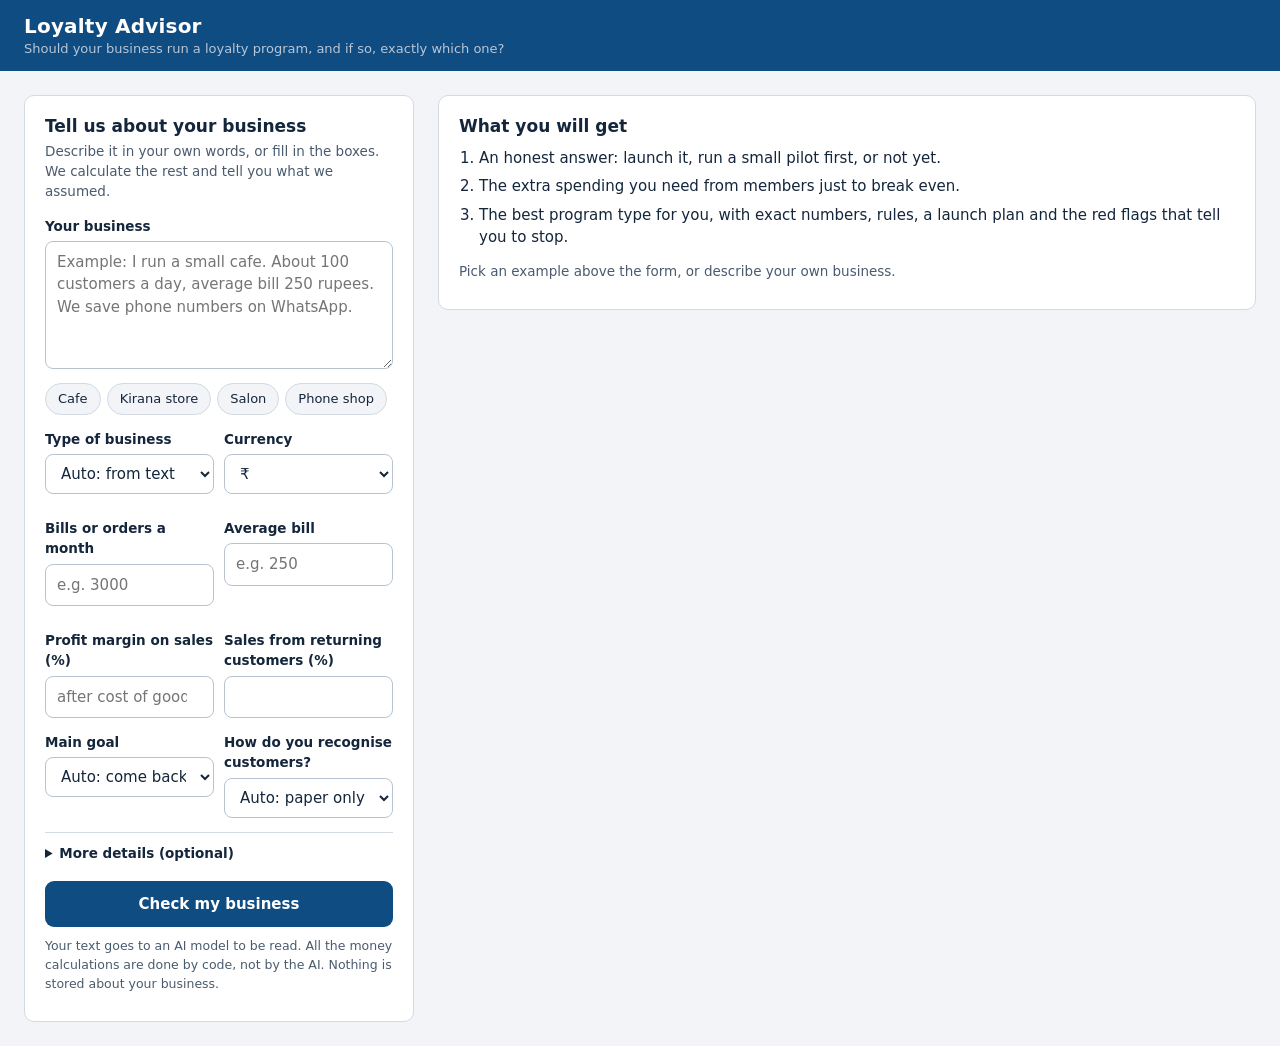
==== static/index.html @ 4c5b26bb "Include complete app and rebuild submission materials" ====
<!doctype html>
<html lang="en">
<head>
<meta charset="utf-8">
<meta name="viewport" content="width=device-width, initial-scale=1">
<title>Loyalty Advisor: should your business run a loyalty program?</title>
<link rel="stylesheet" href="/static/style.css">
</head>
<body>
<header class="top">
  <div class="top-inner">
    <div class="brand">
      <h1>Loyalty Advisor</h1>
      <span>Should your business run a loyalty program, and if so, exactly which one?</span>
    </div>
  </div>
  <div id="banner" class="banner" hidden></div>
</header>
<main>
  <div class="grid">
    <form id="form" class="panel" autocomplete="off">
      <h2>Tell us about your business</h2>
      <p class="hint">Describe it in your own words, or fill in the boxes. We calculate the rest and tell you what we assumed.</p>
      <label class="f" for="text">Your business</label>
      <textarea id="text" maxlength="2000" placeholder="Example: I run a small cafe. About 100 customers a day, average bill 250 rupees. We save phone numbers on WhatsApp."></textarea>
      <div class="chips" id="chips" aria-label="Examples"></div>

      <div class="row2">
        <div><label class="f" for="business_type">Type of business</label>
          <select id="business_type"><option value="">Auto: from text</option></select></div>
        <div><label class="f" for="currency">Currency</label>
          <select id="currency"><option>₹</option><option>$</option><option>£</option><option>€</option></select></div>
        <div><label class="f" for="monthly_transactions">Bills or orders a month</label><input id="monthly_transactions" type="number" min="10" step="10" placeholder="e.g. 3000"></div>
        <div><label class="f" for="avg_bill">Average bill</label><input id="avg_bill" type="number" min="1" step="any" placeholder="e.g. 250"></div>
        <div><label class="f" for="gross_margin_pct">Profit margin on sales (%)</label><input id="gross_margin_pct" type="number" min="1" max="95" step="1" placeholder="after cost of goods"></div>
        <div><label class="f" for="regular_share_pct">Sales from returning customers (%)</label><input id="regular_share_pct" type="number" min="0" max="100" step="1"></div>
      </div>

      <div class="row2">
        <div><label class="f" for="goal">Main goal</label>
          <select id="goal"><option value="">Auto: come back more often</option>
            <option value="frequency">Come back more often</option><option value="basket">Spend more per visit</option>
            <option value="win_back">Win back lapsed customers</option><option value="referral">Get friends to come</option>
            <option value="data">Learn about my customers</option></select></div>
        <div><label class="f" for="tech">How do you recognise customers?</label>
          <select id="tech"><option value="">Auto: paper only</option><option value="none">Paper only</option>
            <option value="phone_number">Phone number at billing</option><option value="pos_app">Billing software or app</option></select></div>
      </div>

      <details class="adv">
        <summary>More details (optional)</summary>
        <div class="row2">
          <div><label class="f" for="visits_per_month_regular">Visits a month, per regular</label><input id="visits_per_month_regular" type="number" min="0.05" step="any"></div>
          <div><label class="f" for="owner_hours_per_week">Your hours a week for this</label><input id="owner_hours_per_week" type="number" min="0" step="0.5"></div>
          <div><label class="f" for="max_giveaway_pct">Most you would give back (% of sales)</label><input id="max_giveaway_pct" type="number" min="0.5" max="30" step="0.5"></div>
          <div><label class="f" for="setup_cost">One-time setup cost</label><input id="setup_cost" type="number" min="0" step="any"></div>
          <div><label class="f" for="tool_cost_month">Software cost a month</label><input id="tool_cost_month" type="number" min="0" step="any"></div>
          <div><label class="f" for="hourly_value">Value of an hour of your time</label><input id="hourly_value" type="number" min="0" step="any"></div>
          <div><label class="f" for="design_key">Evaluate this design</label>
            <select id="design_key"><option value="">Best match</option></select></div>
          <div><label class="f" for="mode">AI mode</label>
            <select id="mode"><option value="">Default</option><option value="agentic">Full agent</option><option value="lean">Lean (cheaper)</option></select></div>
        </div>
        <label class="check"><input type="checkbox" id="competitor_has_program"> A rival already runs a loyalty program</label>
      </details>

      <button class="btn" id="run" type="submit">Check my business</button>
      <p class="privacy">Your text goes to an AI model to be read. All the money calculations are done by code, not by the AI. Nothing is stored about your business.</p>
    </form>

    <div id="results" aria-live="polite">
      <div class="panel empty" id="empty">
        <h2>What you will get</h2>
        <ol>
          <li>An honest answer: launch it, run a small pilot first, or not yet.</li>
          <li>The extra spending you need from members just to break even.</li>
          <li>The best program type for you, with exact numbers, rules, a launch plan and the red flags that tell you to stop.</li>
        </ol>
        <p class="hint" style="margin-top:12px">Pick an example above the form, or describe your own business.</p>
      </div>
    </div>
  </div>
</main>
<script src="/static/app.js"></script>
</body>
</html>
---- static/style.css ----
:root {
  --ink: #14263b;
  --ink-soft: #4a5b6e;
  --paper: #f2f4f7;
  --card: #ffffff;
  --line: #d3dae2;
  --blue: #0f4c81;
  --blue-soft: #e6eef6;
  --signal: #f2b01e;
  --go: #1e7b57;
  --go-soft: #e3f2ec;
  --cond: #a8650f;
  --cond-soft: #fbf0dc;
  --hold: #b23a2f;
  --hold-soft: #fbe7e4;
  --radius: 10px;
  --font: "Avenir Next", "Segoe UI", system-ui, -apple-system, "Helvetica Neue", Arial, sans-serif;
}
* { box-sizing: border-box; }
html { -webkit-text-size-adjust: 100%; }
body { margin: 0; background: var(--paper); color: var(--ink); font: 15px/1.5 var(--font); font-variant-numeric: tabular-nums; }
h1, h2, h3, h4 { margin: 0; line-height: 1.25; font-weight: 650; }
p { margin: 0 0 .6em; }
button, input, select, textarea { font: inherit; color: inherit; }
:focus-visible { outline: 3px solid var(--signal); outline-offset: 2px; }
.sr { position: absolute; width: 1px; height: 1px; overflow: hidden; clip: rect(0 0 0 0); }

/* ---------- top bar ---------- */
.top { background: var(--ink); color: #fff; }
.top-inner { max-width: 1280px; margin: 0 auto; padding: 14px 24px 0; display: flex; align-items: flex-end; gap: 28px; flex-wrap: wrap; }
.brand { padding-bottom: 12px; }
.brand h1 { font-size: 20px; letter-spacing: .01em; }
.brand span { display: block; font-size: 13px; color: #b9c6d5; }
.tabs { display: flex; gap: 4px; margin-left: auto; }
.tab { background: transparent; border: 0; color: #c9d4e0; padding: 10px 16px; border-radius: 8px 8px 0 0; cursor: pointer; font-weight: 600; }
.tab[aria-selected="true"] { background: var(--paper); color: var(--ink); }
.tab:not([aria-selected="true"]):hover { color: #fff; }
.banner { padding: 9px 24px; font-size: 14px; text-align: center; background: var(--signal); color: #2b2100; }
.banner.bad { background: var(--hold); color: #fff; }
.banner[hidden] { display: none; }

/* ---------- layout ---------- */
main { max-width: 1280px; margin: 0 auto; padding: 24px; }
.view[hidden] { display: none; }
.grid { display: grid; grid-template-columns: 390px 1fr; gap: 24px; align-items: start; }
@media (max-width: 960px) { .grid { grid-template-columns: 1fr; } }
.panel { background: var(--card); border: 1px solid var(--line); border-radius: var(--radius); padding: 20px; }
.panel + .panel { margin-top: 16px; }
.panel h2 { font-size: 17px; margin-bottom: 4px; }
.hint { color: var(--ink-soft); font-size: 13.5px; }

/* ---------- form ---------- */
label.f { display: block; font-weight: 600; font-size: 13.5px; margin: 14px 0 5px; }
textarea, input[type=text], input[type=number], select { width: 100%; border: 1px solid #b8c3cf; border-radius: 8px; padding: 9px 11px; background: #fff; }
textarea { min-height: 128px; resize: vertical; }
.chips { display: flex; flex-wrap: wrap; gap: 6px; margin-top: 8px; }
.chip { border: 1px solid var(--line); background: var(--paper); border-radius: 999px; padding: 5px 12px; font-size: 13px; cursor: pointer; }
.chip:hover { border-color: var(--blue); color: var(--blue); }
.row2 { display: grid; grid-template-columns: 1fr 1fr; gap: 10px; }
.seg { display: grid; grid-template-columns: repeat(2, 1fr); gap: 6px; }
.seg label { display: block; border: 1px solid #b8c3cf; border-radius: 8px; padding: 8px 10px; font-size: 13.5px; cursor: pointer; line-height: 1.3; }
.seg input { position: absolute; opacity: 0; }
.seg input:checked + span { color: var(--blue); font-weight: 650; }
.seg label:has(input:checked) { border-color: var(--blue); background: var(--blue-soft); }
.seg label:has(input:focus-visible) { outline: 3px solid var(--signal); outline-offset: 2px; }
details.adv { margin-top: 14px; border-top: 1px solid var(--line); padding-top: 10px; }
details.adv summary { cursor: pointer; font-weight: 600; font-size: 13.5px; }
.check { display: flex; align-items: center; gap: 8px; margin-top: 10px; font-size: 14px; }
.check input { width: auto; }
.btn { display: inline-flex; align-items: center; justify-content: center; gap: 8px; background: var(--blue); color: #fff; border: 0; border-radius: 9px; padding: 12px 18px; font-weight: 650; cursor: pointer; width: 100%; margin-top: 18px; }
.btn:hover { background: #0b3d69; }
.btn:disabled { background: #8aa3ba; cursor: progress; }
.btn.secondary { background: #fff; color: var(--blue); border: 1px solid var(--blue); width: auto; margin-top: 0; padding: 9px 14px; }
.btn.secondary:hover { background: var(--blue-soft); }
.privacy { font-size: 12.5px; color: var(--ink-soft); margin-top: 10px; }

/* ---------- flight log ---------- */
.log { list-style: none; margin: 12px 0 0; padding: 0; }
.log > li { display: grid; grid-template-columns: 22px 1fr; gap: 10px; padding: 8px 0; border-top: 1px solid var(--line); }
.log > li:first-child { border-top: 0; }
.dot { width: 14px; height: 14px; border-radius: 50%; border: 2px solid #aab6c3; margin-top: 4px; }
.log .running .dot { border-color: var(--blue); border-top-color: transparent; animation: spin .8s linear infinite; }
.log .done .dot { background: var(--go); border-color: var(--go); }
.log .skipped .dot { background: #cfd6de; border-color: #cfd6de; }
.log .blocked .dot { background: var(--hold); border-color: var(--hold); }
@keyframes spin { to { transform: rotate(360deg); } }
@media (prefers-reduced-motion: reduce) { .log .running .dot { animation: none; border-top-color: var(--blue); } }
.log .name { font-weight: 650; }
.log .detail { color: var(--ink-soft); font-size: 13.5px; }
.log .sub { margin: 4px 0 0; padding: 0; list-style: none; font-size: 13px; }
.log .sub li { padding: 2px 0; color: var(--ink-soft); }
.log .sub code { background: var(--paper); border-radius: 4px; padding: 1px 5px; font-size: 12.5px; }
.log .sub .warn { color: var(--cond); font-weight: 600; }
.log .sub .bad { color: var(--hold); font-weight: 600; }

/* ---------- boarding pass ---------- */
#results > * + *, #out > * + * { margin-top: 16px; }
.pass { display: grid; grid-template-columns: 1fr 210px; border-radius: 14px; background: var(--card); border: 1px solid var(--line); position: relative; overflow: hidden; }
@media (max-width: 640px) { .pass { grid-template-columns: 1fr; } .pass .stub { border-left: 0 !important; border-top: 2px dashed var(--line); } }
.pass .band { grid-column: 1 / -1; height: 8px; background: var(--tone); }
.pass .main { padding: 18px 22px 20px; }
.pass .stub { padding: 18px 20px; border-left: 2px dashed var(--line); background: var(--tone-soft); position: relative; }
.pass .stub::before, .pass .stub::after { content: ""; position: absolute; left: -11px; width: 20px; height: 20px; border-radius: 50%; background: var(--paper); border: 1px solid var(--line); }
.pass .stub::before { top: -11px; }
.pass .stub::after { bottom: -11px; }
.pass small { display: block; font-size: 12.5px; color: var(--ink-soft); }
.pass .verdict { font-size: 32px; font-weight: 700; color: var(--tone); line-height: 1.1; margin: 4px 0 8px; }
.pass .headline { font-size: 16px; font-weight: 600; }
.pass .stat { margin-bottom: 12px; }
.pass .stat b { display: block; font-size: 24px; line-height: 1.15; }
.tone-cleared { --tone: var(--go); --tone-soft: var(--go-soft); }
.tone-conditional { --tone: var(--cond); --tone-soft: var(--cond-soft); }
.tone-hold { --tone: var(--hold); --tone-soft: var(--hold-soft); }

/* ---------- memo + numbers ---------- */
.memo h3 { font-size: 14px; margin: 16px 0 4px; color: var(--ink-soft); font-weight: 650; }
.memo ul { margin: 0; padding-left: 20px; }
.memo li { margin: 3px 0; }
.memo .summary { font-size: 16px; }
.tag { display: inline-block; font-size: 12px; border-radius: 6px; padding: 2px 8px; margin-left: 8px; vertical-align: middle; font-weight: 600; }
.tag.safe { background: var(--cond-soft); color: var(--cond); }
table { border-collapse: collapse; width: 100%; font-size: 14px; }
th, td { text-align: left; padding: 8px 10px; border-bottom: 1px solid var(--line); vertical-align: middle; }
th { font-size: 12.5px; color: var(--ink-soft); font-weight: 650; }
td.n, th.n { text-align: right; }
tr.pos td.net { color: var(--go); font-weight: 650; }
tr.neg td.net { color: var(--hold); font-weight: 650; }
.muted { color: var(--ink-soft); }
.two { display: grid; grid-template-columns: 1fr 1fr; gap: 24px; }
@media (max-width: 760px) { .two { grid-template-columns: 1fr; } }
.bars .bar { display: flex; height: 26px; border-radius: 6px; overflow: hidden; background: var(--paper); margin: 4px 0 12px; }
.bars .seg1 { background: #5d7893; } .bars .seg2 { background: #98aec3; } .bars .seg3 { background: var(--signal); }
.bars .cap { font-size: 13px; display: flex; justify-content: space-between; }
.legend { display: flex; gap: 14px; flex-wrap: wrap; font-size: 12.5px; color: var(--ink-soft); margin-top: 4px; }
.legend i { display: inline-block; width: 10px; height: 10px; border-radius: 2px; margin-right: 5px; }

/* ---------- meter ---------- */
.meter { font-size: 13.5px; }
.meter td, .meter th { padding: 6px 8px; }
.est { color: var(--cond); font-weight: 600; }

/* ---------- states ---------- */
.empty { text-align: left; }
.empty ol { padding-left: 20px; margin: 10px 0 0; }
.empty li { margin: 6px 0; }
.alert { border-radius: var(--radius); padding: 14px 16px; margin-bottom: 16px; border: 1px solid; }
.alert.bad { background: var(--hold-soft); border-color: #e7b3ad; }
.alert.info { background: var(--blue-soft); border-color: #b5cde4; }
.alert h3 { font-size: 15px; margin-bottom: 4px; }

/* ---------- portfolio ---------- */
.kpis { display: grid; grid-template-columns: repeat(3, 1fr); gap: 12px; margin: 14px 0; }
@media (max-width: 760px) { .kpis { grid-template-columns: 1fr; } }
.kpi { border: 1px solid var(--line); border-radius: 10px; padding: 12px 14px; }
.kpi h4 { font-size: 13.5px; margin-bottom: 8px; }
.stack { display: flex; height: 22px; border-radius: 5px; overflow: hidden; background: var(--paper); }
.stack i { display: block; height: 100%; }
.stack .c { background: var(--go); } .stack .m { background: var(--signal); } .stack .h { background: var(--hold); }
.kpi p { font-size: 13px; margin: 6px 0 0; color: var(--ink-soft); }
.pill { display: inline-block; border-radius: 999px; padding: 1px 9px; font-size: 12.5px; font-weight: 650; }
.pill.cleared { background: var(--go-soft); color: var(--go); }
.pill.conditional { background: var(--cond-soft); color: var(--cond); }
.pill.hold { background: var(--hold-soft); color: var(--hold); }
.tablewrap { max-height: 420px; overflow: auto; border: 1px solid var(--line); border-radius: 8px; margin-top: 12px; }
.tablewrap th { position: sticky; top: 0; background: #fff; }
.toolbar { display: flex; gap: 10px; flex-wrap: wrap; align-items: center; margin-top: 12px; }
.synthetic { display: inline-block; background: var(--cond-soft); color: var(--cond); border-radius: 6px; padding: 2px 8px; font-size: 12.5px; font-weight: 650; }

/* ---------- loyalty advisor additions ---------- */
.tone-launch { --tone: var(--go); --tone-soft: var(--go-soft); }
.tone-pilot { --tone: var(--cond); --tone-soft: var(--cond-soft); }
.tone-not_yet { --tone: var(--hold); --tone-soft: var(--hold-soft); }
.top { background: var(--blue); }
.gate { display: grid; grid-template-columns: 74px 1fr; gap: 10px; padding: 7px 0; border-top: 1px solid var(--line); font-size: 14px; }
.gate:first-of-type { border-top: 0; }
.gate b { font-size: 12.5px; border-radius: 999px; padding: 1px 0; text-align: center; height: fit-content; }
.gate .pass { background: var(--go-soft); color: var(--go); } .gate .warn { background: var(--cond-soft); color: var(--cond); } .gate .fail { background: var(--hold-soft); color: var(--hold); }
.quote { border-left: 4px solid var(--signal); background: var(--paper); border-radius: 0 8px 8px 0; padding: 10px 14px; margin: 6px 0 12px; }
.quote small { display: block; color: var(--ink-soft); font-size: 12.5px; margin-bottom: 2px; }
.params { display: grid; grid-template-columns: repeat(auto-fill, minmax(180px, 1fr)); gap: 10px; margin: 10px 0; }
.param { border: 1px solid var(--line); border-radius: 8px; padding: 8px 12px; }
.param small { display: block; color: var(--ink-soft); font-size: 12.5px; }
.param b { font-size: 18px; }
.score { display: flex; height: 12px; border-radius: 4px; overflow: hidden; background: var(--paper); min-width: 120px; }
.score i { display: block; height: 100%; }
.timeline { list-style: none; padding: 0; margin: 10px 0 0; border-left: 3px solid var(--line); }
.timeline li { padding: 0 0 12px 16px; position: relative; }
.timeline li::before { content: ""; position: absolute; left: -8px; top: 5px; width: 13px; height: 13px; border-radius: 50%; background: var(--blue); border: 2px solid #fff; }
.timeline b { display: block; }
.btn.secondary.wide { margin-top: 12px; }
.row2 select, .row2 input { min-width: 0; }
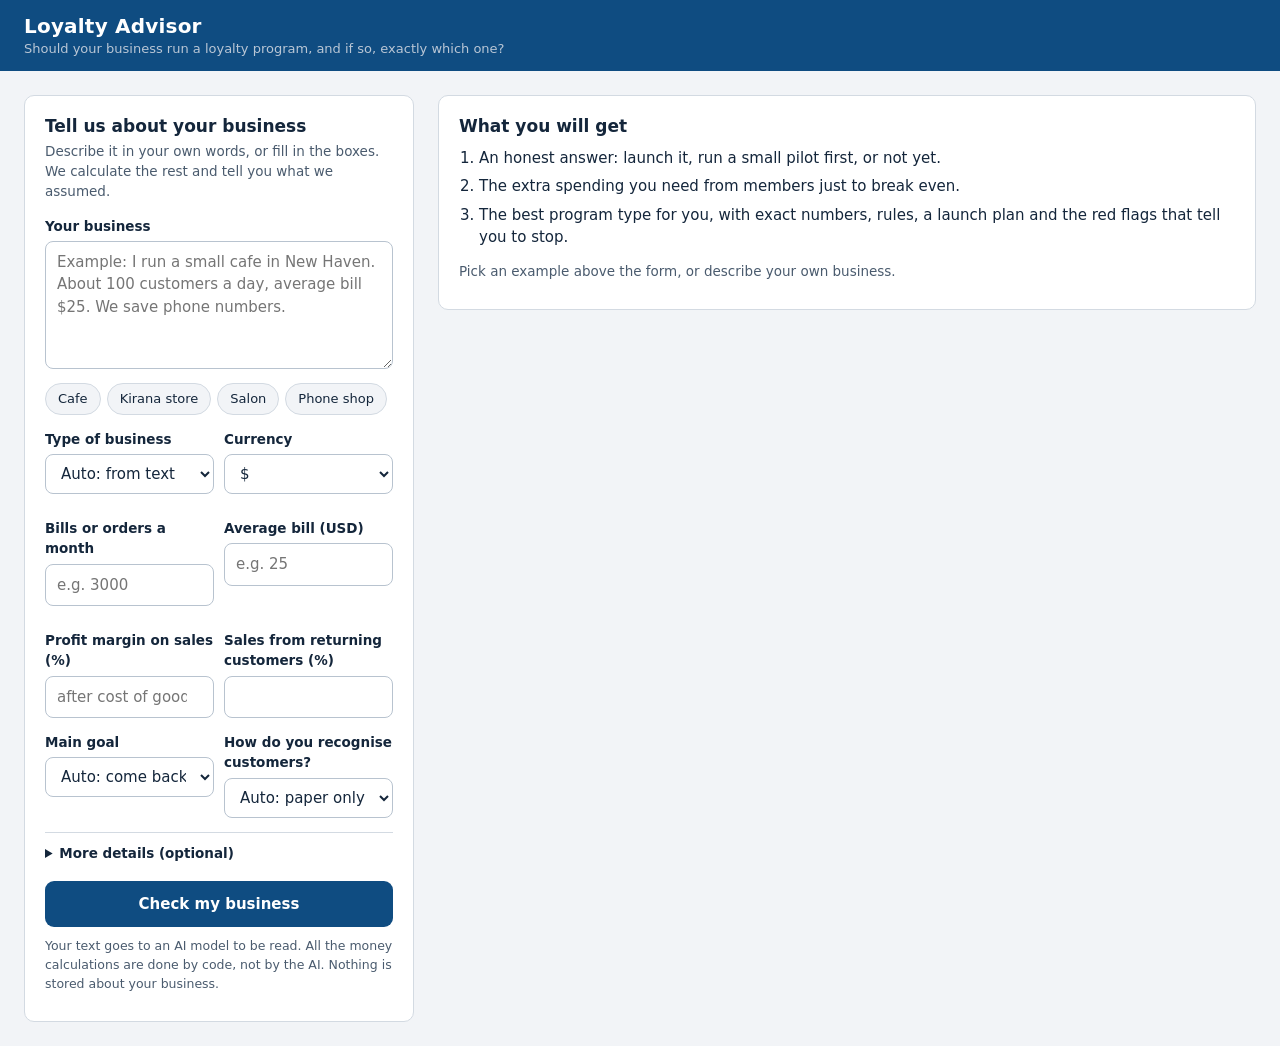
==== commit ba5ef2fc: "Set US dollar defaults for US audience" ====
--- a/static/index.html
+++ b/static/index.html
@@ -22,16 +22,16 @@
       <h2>Tell us about your business</h2>
       <p class="hint">Describe it in your own words, or fill in the boxes. We calculate the rest and tell you what we assumed.</p>
       <label class="f" for="text">Your business</label>
-      <textarea id="text" maxlength="2000" placeholder="Example: I run a small cafe. About 100 customers a day, average bill 250 rupees. We save phone numbers on WhatsApp."></textarea>
+      <textarea id="text" maxlength="2000" placeholder="Example: I run a small cafe in New Haven. About 100 customers a day, average bill $25. We save phone numbers."></textarea>
       <div class="chips" id="chips" aria-label="Examples"></div>
 
       <div class="row2">
         <div><label class="f" for="business_type">Type of business</label>
           <select id="business_type"><option value="">Auto: from text</option></select></div>
         <div><label class="f" for="currency">Currency</label>
-          <select id="currency"><option>₹</option><option>$</option><option>£</option><option>€</option></select></div>
+          <select id="currency"><option>$</option><option>₹</option><option>£</option><option>€</option></select></div>
         <div><label class="f" for="monthly_transactions">Bills or orders a month</label><input id="monthly_transactions" type="number" min="10" step="10" placeholder="e.g. 3000"></div>
-        <div><label class="f" for="avg_bill">Average bill</label><input id="avg_bill" type="number" min="1" step="any" placeholder="e.g. 250"></div>
+        <div><label class="f" for="avg_bill">Average bill (USD)</label><input id="avg_bill" type="number" min="1" step="any" placeholder="e.g. 25"></div>
         <div><label class="f" for="gross_margin_pct">Profit margin on sales (%)</label><input id="gross_margin_pct" type="number" min="1" max="95" step="1" placeholder="after cost of goods"></div>
         <div><label class="f" for="regular_share_pct">Sales from returning customers (%)</label><input id="regular_share_pct" type="number" min="0" max="100" step="1"></div>
       </div>
